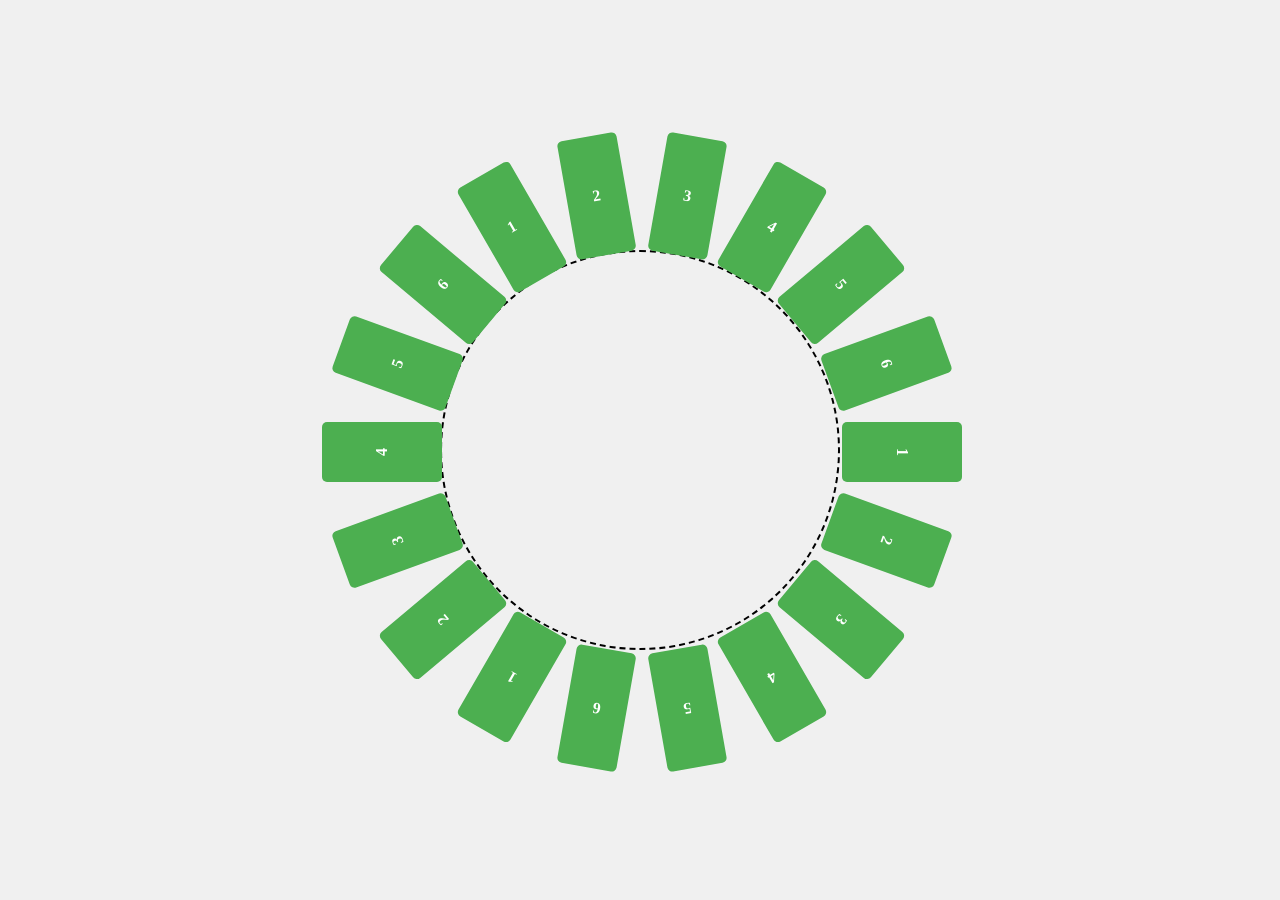
==== test.html @ 46391cf4 "s" ====
<!DOCTYPE html>
<html lang="en">
<head>
  <meta charset="UTF-8">
  <meta name="viewport" content="width=device-width, initial-scale=1.0">
  <title>Rectangles Standing on Circle</title>
  <style>
    * {
      box-sizing: border-box;
      margin: 0;
      padding: 0;
    }

    body {
      display: flex;
      justify-content: center;
      align-items: center;
      height: 100vh;
      background-color: #f0f0f0;
    }

    .circle-container {
      position: relative;
      width: 400px;
      height: 400px;
      border-radius: 50%; /* Tạo đường tròn */
      border: 2px dashed black;
    }

    .rectangle {
      position: absolute;
      width: 60px;
      height: 120px;
      background-color: #4CAF50;
      display: flex;
      justify-content: center;
      align-items: center;
      color: white;
      font-weight: bold;
      border-radius: 5px;
      transform-origin: 50% 100%; /* Gốc xoay tại cạnh dưới */
    }
  </style>
</head>
<body>
  <div class="circle-container" id="circle-container">
    <div class="rectangle">1</div>
    <div class="rectangle">2</div>
    <div class="rectangle">3</div>
    <div class="rectangle">4</div>
    <div class="rectangle">5</div>
    <div class="rectangle">6</div>
    <div class="rectangle">1</div>
    <div class="rectangle">2</div>
    <div class="rectangle">3</div>
    <div class="rectangle">4</div>
    <div class="rectangle">5</div>
    <div class="rectangle">6</div>
    <div class="rectangle">1</div>
    <div class="rectangle">2</div>
    <div class="rectangle">3</div>
    <div class="rectangle">4</div>
    <div class="rectangle">5</div>
    <div class="rectangle">6</div>
  </div>

  <script>
    const container = document.getElementById('circle-container');
    const rectangles = document.querySelectorAll('.rectangle');
    const radius = 200; // Bán kính đường tròn

    rectangles.forEach((rect, index) => {
      const angle = (index / rectangles.length) * 2 * Math.PI; // Góc cho từng hình chữ nhật
      const x = radius * Math.cos(angle); // Tọa độ X trên chu vi
      const y = radius * Math.sin(angle); // Tọa độ Y trên chu vi

      // Đặt vị trí sao cho cạnh dưới (cd) của hình tiếp xúc với chu vi
      rect.style.left = `${200 + x - rect.offsetWidth / 2}px`;
      rect.style.top = `${200 + y - rect.offsetHeight}px`;

      // Xoay hình chữ nhật sao cho cạnh dưới tiếp xúc chính xác
      rect.style.transform = `rotate(${(angle * 180) / Math.PI + 90}deg)`;
    });
  </script>
</body>
</html>
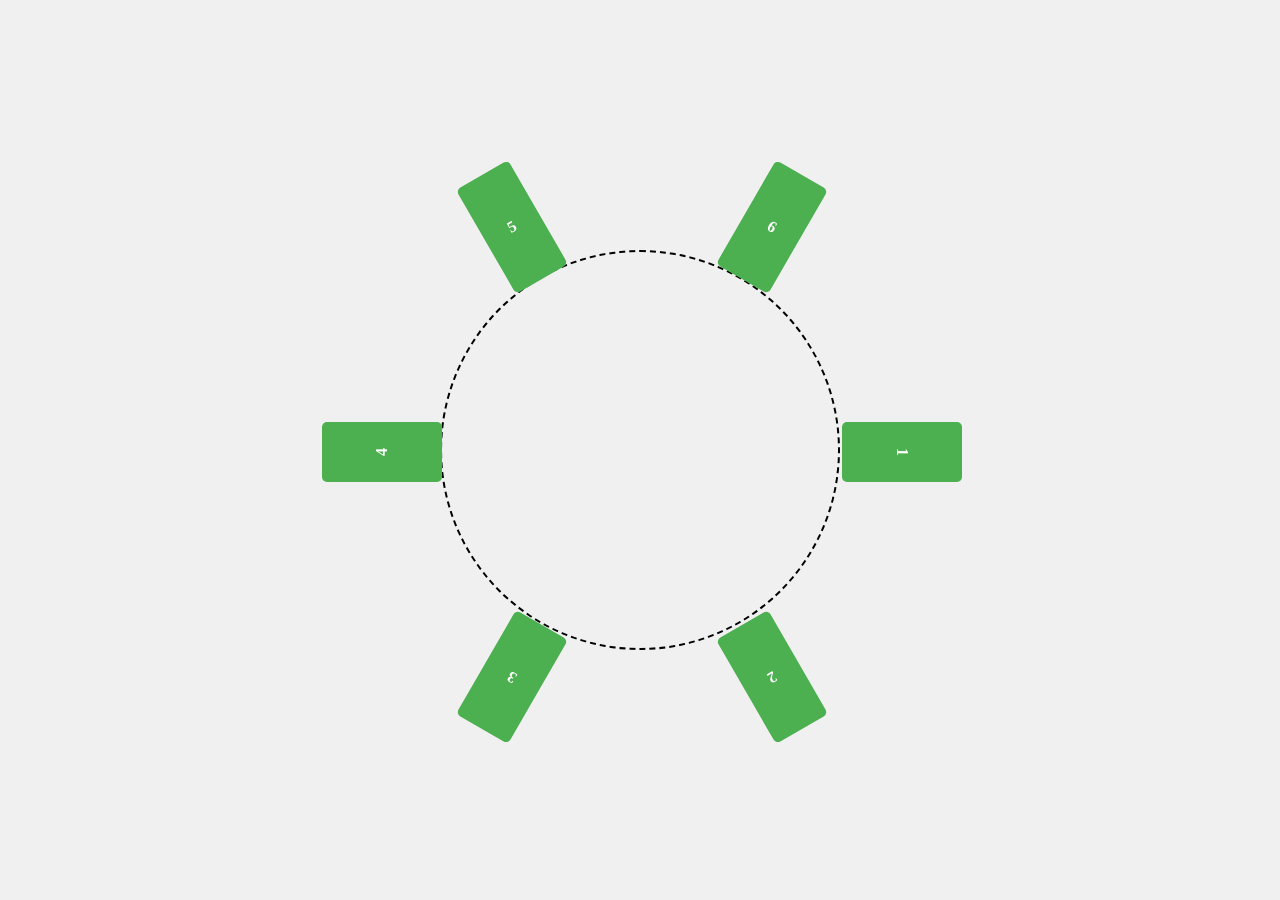
==== commit a33cde68: "s" ====
--- a/test.html
+++ b/test.html
@@ -50,18 +50,6 @@
     <div class="rectangle">4</div>
     <div class="rectangle">5</div>
     <div class="rectangle">6</div>
-    <div class="rectangle">1</div>
-    <div class="rectangle">2</div>
-    <div class="rectangle">3</div>
-    <div class="rectangle">4</div>
-    <div class="rectangle">5</div>
-    <div class="rectangle">6</div>
-    <div class="rectangle">1</div>
-    <div class="rectangle">2</div>
-    <div class="rectangle">3</div>
-    <div class="rectangle">4</div>
-    <div class="rectangle">5</div>
-    <div class="rectangle">6</div>
   </div>
 
   <script>
